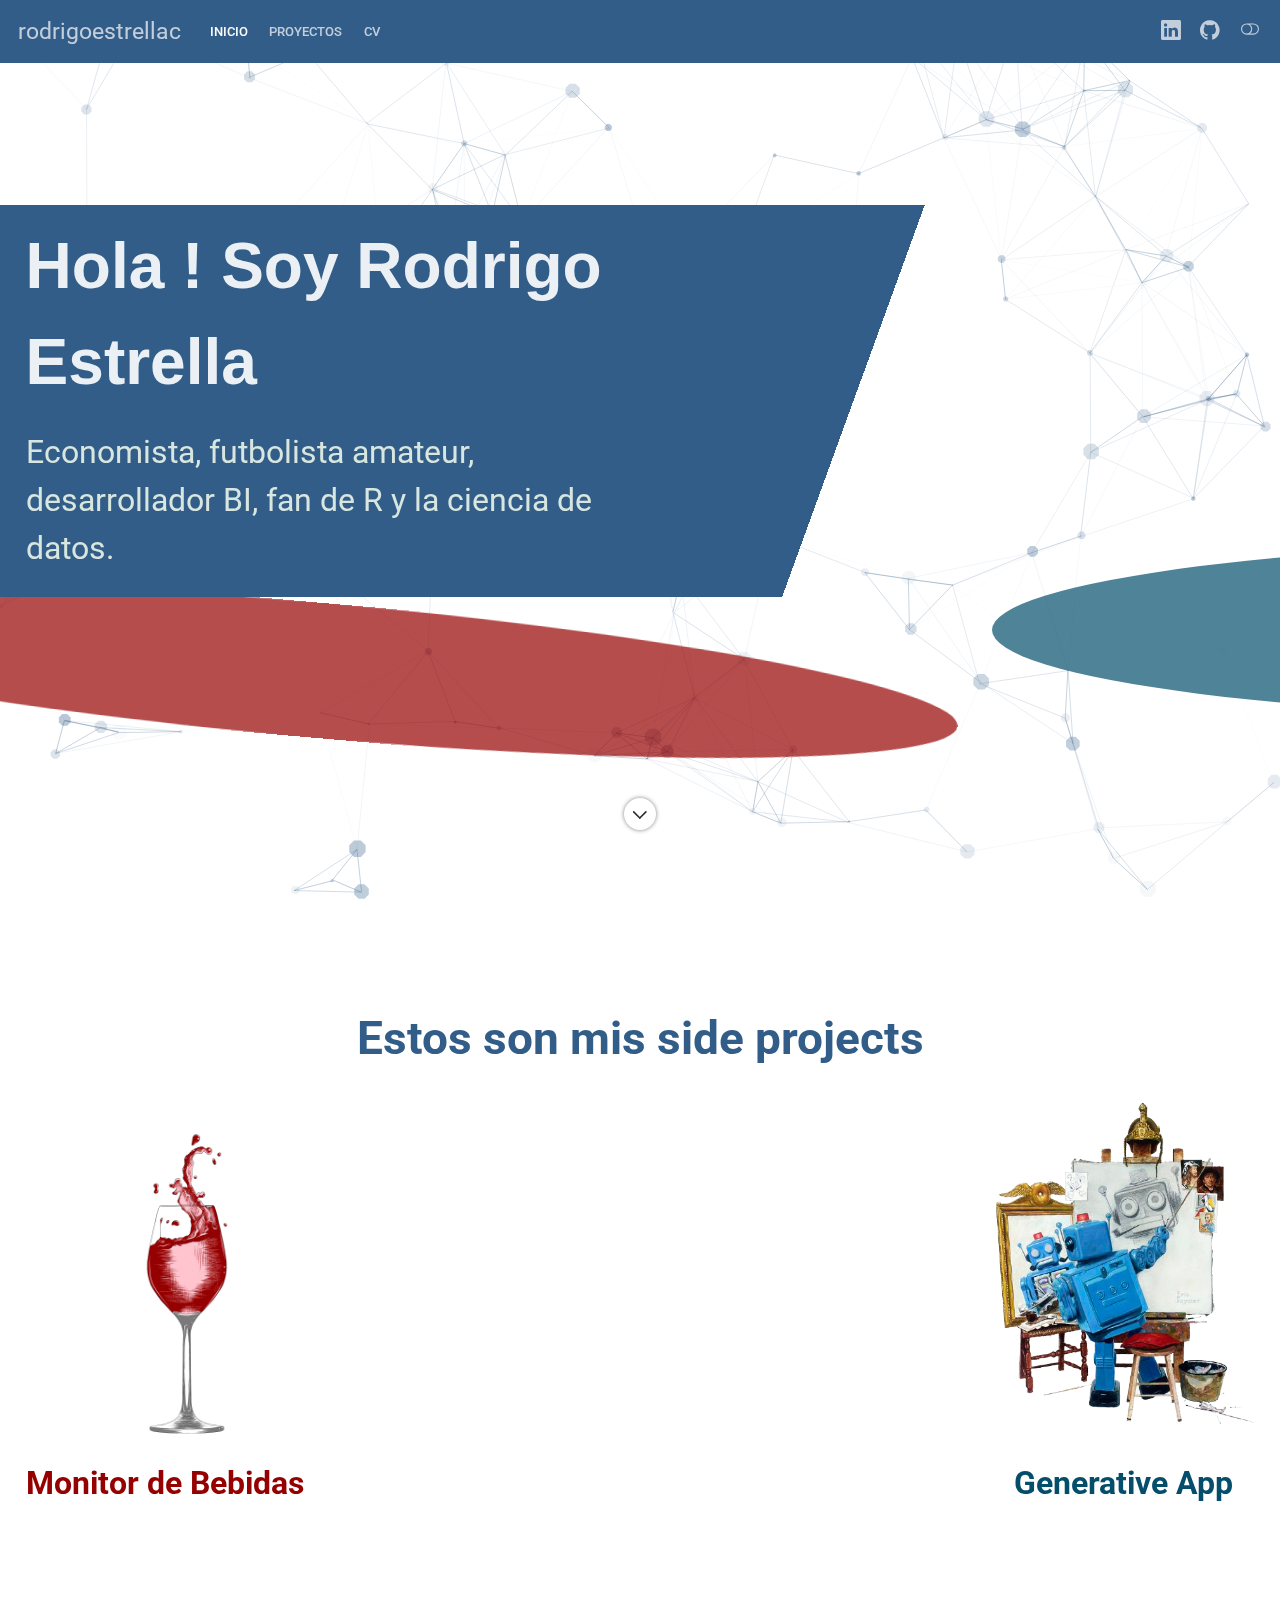
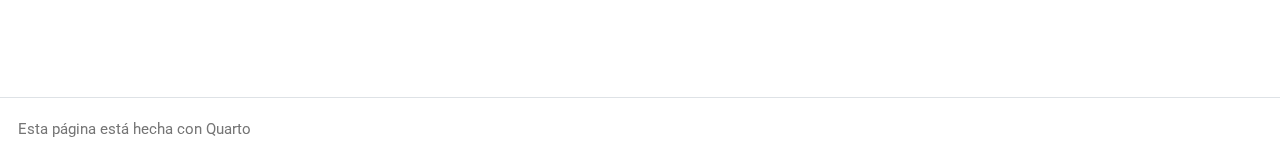
==== index.html @ 5d37b70b "initial commit" ====
<!DOCTYPE html>
<html xmlns="http://www.w3.org/1999/xhtml" lang="en" xml:lang="en"><head>

<meta charset="utf-8">
<meta name="generator" content="quarto-1.0.36">

<meta name="viewport" content="width=device-width, initial-scale=1.0, user-scalable=yes">


<title>rodrigoestrellac -</title>
<style>
code{white-space: pre-wrap;}
span.smallcaps{font-variant: small-caps;}
span.underline{text-decoration: underline;}
div.column{display: inline-block; vertical-align: top; width: 50%;}
div.hanging-indent{margin-left: 1.5em; text-indent: -1.5em;}
ul.task-list{list-style: none;}
</style>


<script src="site_libs/quarto-nav/quarto-nav.js"></script>
<link href="./favicon.ico" rel="icon">
<script src="site_libs/clipboard/clipboard.min.js"></script>
<script src="site_libs/quarto-html/quarto.js"></script>
<script src="site_libs/quarto-html/popper.min.js"></script>
<script src="site_libs/quarto-html/tippy.umd.min.js"></script>
<script src="site_libs/quarto-html/anchor.min.js"></script>
<link href="site_libs/quarto-html/tippy.css" rel="stylesheet">
<link href="site_libs/quarto-html/quarto-syntax-highlighting.css" rel="stylesheet" class="quarto-color-scheme" id="quarto-text-highlighting-styles">
<link href="site_libs/quarto-html/quarto-syntax-highlighting-dark.css" rel="prefetch" class="quarto-color-scheme quarto-color-alternate" id="quarto-text-highlighting-styles">
<script src="site_libs/bootstrap/bootstrap.min.js"></script>
<link href="site_libs/bootstrap/bootstrap-icons.css" rel="stylesheet">
<link href="site_libs/bootstrap/bootstrap.min.css" rel="stylesheet" class="quarto-color-scheme" id="quarto-bootstrap" data-mode="light">
<link href="site_libs/bootstrap/bootstrap-dark.min.css" rel="prefetch" class="quarto-color-scheme quarto-color-alternate" id="quarto-bootstrap" data-mode="dark">
<script id="quarto-search-options" type="application/json">{
  "language": {
    "search-no-results-text": "No results",
    "search-matching-documents-text": "matching documents",
    "search-copy-link-title": "Copy link to search",
    "search-hide-matches-text": "Hide additional matches",
    "search-more-match-text": "more match in this document",
    "search-more-matches-text": "more matches in this document",
    "search-clear-button-title": "Clear",
    "search-detached-cancel-button-title": "Cancel",
    "search-submit-button-title": "Submit"
  }
}</script>
<style>html{ scroll-behavior: smooth; }</style>


<link rel="stylesheet" href="styles.css">
<meta property="og:title" content="rodrigoestrellac -">
<meta property="og:site-name" content="rodrigoestrellac">
</head>

<body class="nav-fixed fullcontent">

<div id="quarto-search-results"></div>
  <header id="quarto-header" class="headroom fixed-top">
    <nav class="navbar navbar-expand-lg navbar-dark ">
      <div class="navbar-container container-fluid">
      <a class="navbar-brand" href="./index.html">
    <span class="navbar-title">rodrigoestrellac</span>
  </a>
          <button class="navbar-toggler" type="button" data-bs-toggle="collapse" data-bs-target="#navbarCollapse" aria-controls="navbarCollapse" aria-expanded="false" aria-label="Toggle navigation" onclick="if (window.quartoToggleHeadroom) { window.quartoToggleHeadroom(); }">
  <span class="navbar-toggler-icon"></span>
</button>
          <div class="collapse navbar-collapse" id="navbarCollapse">
            <ul class="navbar-nav navbar-nav-scroll me-auto">
  <li class="nav-item">
    <a class="nav-link active" href="./index.html" aria-current="page">Inicio</a>
  </li>  
  <li class="nav-item">
    <a class="nav-link" href="./#proyectos">Proyectos</a>
  </li>  
  <li class="nav-item">
    <a class="nav-link" href="./about.html">CV</a>
  </li>  
</ul>
            <ul class="navbar-nav navbar-nav-scroll ms-auto">
  <li class="nav-item compact">
    <a class="nav-link" href="https://www.linkedin.com/in/rodrigo-agustin-estrella/"><i class="bi bi-linkedin" role="img">
</i> 
 </a>
  </li>  
  <li class="nav-item compact">
    <a class="nav-link" href="https://github.com/rodrigoestrellac"><i class="bi bi-github" role="img">
</i> 
 </a>
  </li>  
</ul>
              <div class="quarto-toggle-container">
                  <a href="" class="quarto-color-scheme-toggle nav-link" onclick="window.quartoToggleColorScheme(); return false;" title="Toggle dark mode"><i class="bi"></i></a>
              </div>
          </div> <!-- /navcollapse -->
      </div> <!-- /container-fluid -->
    </nav>
</header>
<!-- content -->
<div id="quarto-content" class="quarto-container page-layout-custom page-navbar">
<!-- sidebar -->
<!-- margin-sidebar -->
<!-- main -->



<!-- particles.js container -->
<div id="particles-js">

</div>
<!-- ::: {#background} -->
<!-- ::: -->
<!-- ```{=html} -->
<!-- <script src="js/d3.min.js"></script> -->
<!-- <script src="js/seeingTheoryHome.js"></script> -->
<!-- ``` -->
<script src="js/particles.min.js"></script>
<script>
         /* particlesJS.load(@dom-id, @path-json, @callback (optional)); */
    particlesJS.load('particles-js', '../particles.json', function() {
      console.log('callback - particles.js config loaded');
    });
    </script>
<div class="grid">
<div class="g-col-12 intro">
<!-- ::::: {.intro-screen} -->
<div class="intro-wrapper animSlideIn">
<div class="intro-title animFadeIn">
<p>Hola ! Soy Rodrigo Estrella</p>
</div>
<div class="subtitle-wrapper">
<div class="subtitle-wrap animFadeIn">
<p>Economista, futbolista amateur, desarrollador BI, fan de R y la ciencia de datos.</p>
</div>
</div>
</div>
<div class="scroll-down animFadeIn">
<div class="quarto-figure quarto-figure-center">
<figure class="figure">
<p><a href="#proyectos" height="50"><img src="www/bottom-arrow.svg" class="img-fluid figure-img"></a></p>
</figure>
</div>
</div>
<!-- ::::: -->
</div>
</div>
<!-- <div style = "height: 500px"> -->
<!-- </div> -->
<div id="proyectos" class="animFadeIn g-col-12">
<div class="title animFadeIn">
<p>Estos son mis side projects</p>
</div>
<div class="proyectos-img">
<div class="wine">
<div class="oval">

</div>
<p><a href="https://q-bebidas-2-l3i26aq4ga-uc.a.run.app/" target="_blank"></a></p><a href="https://q-bebidas-2-l3i26aq4ga-uc.a.run.app/" target="_blank">
<p><img src="www/handDrawn%20glassWine%20Reverse.png" height="350"></p>
<div class="wine-title">
<p>Monitor de Bebidas</p>
</div>
</a><p><a href="https://q-bebidas-2-l3i26aq4ga-uc.a.run.app/" target="_blank"></a></p>
</div>
<div class="robot">
<div class="reversedOval">

</div>
<p><a href="https://generative-app-l3i26aq4ga-uc.a.run.app/" target="_blank"> <img src="www/painter_robot.png" height="350"></a></p><a href="https://generative-app-l3i26aq4ga-uc.a.run.app/" target="_blank">
<div class="robot-title">
<p>Generative App</p>
</div>
</a><p><a href="https://generative-app-l3i26aq4ga-uc.a.run.app/" target="_blank"></a></p>
</div>
</div>
</div>
<script src="js/movement.js"></script>




<script id="quarto-html-after-body" type="application/javascript">
window.document.addEventListener("DOMContentLoaded", function (event) {
  const toggleBodyColorMode = (bsSheetEl) => {
    const mode = bsSheetEl.getAttribute("data-mode");
    const bodyEl = window.document.querySelector("body");
    if (mode === "dark") {
      bodyEl.classList.add("quarto-dark");
      bodyEl.classList.remove("quarto-light");
    } else {
      bodyEl.classList.add("quarto-light");
      bodyEl.classList.remove("quarto-dark");
    }
  }
  const toggleBodyColorPrimary = () => {
    const bsSheetEl = window.document.querySelector("link#quarto-bootstrap");
    if (bsSheetEl) {
      toggleBodyColorMode(bsSheetEl);
    }
  }
  toggleBodyColorPrimary();  
  const disableStylesheet = (stylesheets) => {
    for (let i=0; i < stylesheets.length; i++) {
      const stylesheet = stylesheets[i];
      stylesheet.rel = 'prefetch';
    }
  }
  const enableStylesheet = (stylesheets) => {
    for (let i=0; i < stylesheets.length; i++) {
      const stylesheet = stylesheets[i];
      stylesheet.rel = 'stylesheet';
    }
  }
  const manageTransitions = (selector, allowTransitions) => {
    const els = window.document.querySelectorAll(selector);
    for (let i=0; i < els.length; i++) {
      const el = els[i];
      if (allowTransitions) {
        el.classList.remove('notransition');
      } else {
        el.classList.add('notransition');
      }
    }
  }
  const toggleColorMode = (alternate) => {
    // Switch the stylesheets
    const alternateStylesheets = window.document.querySelectorAll('link.quarto-color-scheme.quarto-color-alternate');
    manageTransitions('#quarto-margin-sidebar .nav-link', false);
    if (alternate) {
      enableStylesheet(alternateStylesheets);
      for (const sheetNode of alternateStylesheets) {
        if (sheetNode.id === "quarto-bootstrap") {
          toggleBodyColorMode(sheetNode);
        }
      }
    } else {
      disableStylesheet(alternateStylesheets);
      toggleBodyColorPrimary();
    }
    manageTransitions('#quarto-margin-sidebar .nav-link', true);
    // Switch the toggles
    const toggles = window.document.querySelectorAll('.quarto-color-scheme-toggle');
    for (let i=0; i < toggles.length; i++) {
      const toggle = toggles[i];
      if (toggle) {
        if (alternate) {
          toggle.classList.add("alternate");     
        } else {
          toggle.classList.remove("alternate");
        }
      }
    }
  }
  const isFileUrl = () => { 
    return window.location.protocol === 'file:';
  }
  const hasAlternateSentinel = () => {  
    let styleSentinel = getColorSchemeSentinel();
    if (styleSentinel !== null) {
      return styleSentinel === "alternate";
    } else {
      return false;
    }
  }
  const setStyleSentinel = (alternate) => {
    const value = alternate ? "alternate" : "default";
    if (!isFileUrl()) {
      window.localStorage.setItem("quarto-color-scheme", value);
    } else {
      localAlternateSentinel = value;
    }
  }
  const getColorSchemeSentinel = () => {
    if (!isFileUrl()) {
      const storageValue = window.localStorage.getItem("quarto-color-scheme");
      return storageValue != null ? storageValue : localAlternateSentinel;
    } else {
      return localAlternateSentinel;
    }
  }
  let localAlternateSentinel = 'default';
  // Dark / light mode switch
  window.quartoToggleColorScheme = () => {
    // Read the current dark / light value 
    let toAlternate = !hasAlternateSentinel();
    toggleColorMode(toAlternate);
    setStyleSentinel(toAlternate);
  };
  // Ensure there is a toggle, if there isn't float one in the top right
  if (window.document.querySelector('.quarto-color-scheme-toggle') === null) {
    const a = window.document.createElement('a');
    a.classList.add('top-right');
    a.classList.add('quarto-color-scheme-toggle');
    a.href = "";
    a.onclick = function() { try { window.quartoToggleColorScheme(); } catch {} return false; };
    const i = window.document.createElement("i");
    i.classList.add('bi');
    a.appendChild(i);
    window.document.body.appendChild(a);
  }
  // Switch to dark mode if need be
  if (hasAlternateSentinel()) {
    toggleColorMode(true);
  } 
  const icon = "";
  const anchorJS = new window.AnchorJS();
  anchorJS.options = {
    placement: 'right',
    icon: icon
  };
  anchorJS.add('.anchored');
  const clipboard = new window.ClipboardJS('.code-copy-button', {
    target: function(trigger) {
      return trigger.previousElementSibling;
    }
  });
  clipboard.on('success', function(e) {
    // button target
    const button = e.trigger;
    // don't keep focus
    button.blur();
    // flash "checked"
    button.classList.add('code-copy-button-checked');
    var currentTitle = button.getAttribute("title");
    button.setAttribute("title", "Copied!");
    setTimeout(function() {
      button.setAttribute("title", currentTitle);
      button.classList.remove('code-copy-button-checked');
    }, 1000);
    // clear code selection
    e.clearSelection();
  });
  function tippyHover(el, contentFn) {
    const config = {
      allowHTML: true,
      content: contentFn,
      maxWidth: 500,
      delay: 100,
      arrow: false,
      appendTo: function(el) {
          return el.parentElement;
      },
      interactive: true,
      interactiveBorder: 10,
      theme: 'quarto',
      placement: 'bottom-start'
    };
    window.tippy(el, config); 
  }
  const noterefs = window.document.querySelectorAll('a[role="doc-noteref"]');
  for (var i=0; i<noterefs.length; i++) {
    const ref = noterefs[i];
    tippyHover(ref, function() {
      let href = ref.getAttribute('href');
      try { href = new URL(href).hash; } catch {}
      const id = href.replace(/^#\/?/, "");
      const note = window.document.getElementById(id);
      return note.innerHTML;
    });
  }
  var bibliorefs = window.document.querySelectorAll('a[role="doc-biblioref"]');
  for (var i=0; i<bibliorefs.length; i++) {
    const ref = bibliorefs[i];
    const cites = ref.parentNode.getAttribute('data-cites').split(' ');
    tippyHover(ref, function() {
      var popup = window.document.createElement('div');
      cites.forEach(function(cite) {
        var citeDiv = window.document.createElement('div');
        citeDiv.classList.add('hanging-indent');
        citeDiv.classList.add('csl-entry');
        var biblioDiv = window.document.getElementById('ref-' + cite);
        if (biblioDiv) {
          citeDiv.innerHTML = biblioDiv.innerHTML;
        }
        popup.appendChild(citeDiv);
      });
      return popup.innerHTML;
    });
  }
    var localhostRegex = new RegExp(/^(?:http|https):\/\/localhost\:?[0-9]*\//);
      var filterRegex = new RegExp('/' + window.location.host + '/');
    var isInternal = (href) => {
        return filterRegex.test(href) || localhostRegex.test(href);
    }
    // Inspect non-navigation links and adorn them if external
    var links = window.document.querySelectorAll('a:not(.nav-link):not(.navbar-brand):not(.toc-action):not(.sidebar-link):not(.sidebar-item-toggle):not(.pagination-link):not(.no-external)');
    for (var i=0; i<links.length; i++) {
      const link = links[i];
      if (!isInternal(link.href)) {
          // target, if specified
          link.setAttribute("target", "_blank");
      }
    }
});
</script>
</div> <!-- /content -->
<footer class="footer">
  <div class="nav-footer">
    <div class="nav-footer-left">Esta página está hecha con <a href="https://quarto.org/">Quarto</a></div>   
  </div>
</footer>



<script src="site_libs/quarto-html/zenscroll-min.js"></script>
</body></html>
---- site_libs/quarto-html/tippy.css ----
.tippy-box[data-animation=fade][data-state=hidden]{opacity:0}[data-tippy-root]{max-width:calc(100vw - 10px)}.tippy-box{position:relative;background-color:#333;color:#fff;border-radius:4px;font-size:14px;line-height:1.4;white-space:normal;outline:0;transition-property:transform,visibility,opacity}.tippy-box[data-placement^=top]>.tippy-arrow{bottom:0}.tippy-box[data-placement^=top]>.tippy-arrow:before{bottom:-7px;left:0;border-width:8px 8px 0;border-top-color:initial;transform-origin:center top}.tippy-box[data-placement^=bottom]>.tippy-arrow{top:0}.tippy-box[data-placement^=bottom]>.tippy-arrow:before{top:-7px;left:0;border-width:0 8px 8px;border-bottom-color:initial;transform-origin:center bottom}.tippy-box[data-placement^=left]>.tippy-arrow{right:0}.tippy-box[data-placement^=left]>.tippy-arrow:before{border-width:8px 0 8px 8px;border-left-color:initial;right:-7px;transform-origin:center left}.tippy-box[data-placement^=right]>.tippy-arrow{left:0}.tippy-box[data-placement^=right]>.tippy-arrow:before{left:-7px;border-width:8px 8px 8px 0;border-right-color:initial;transform-origin:center right}.tippy-box[data-inertia][data-state=visible]{transition-timing-function:cubic-bezier(.54,1.5,.38,1.11)}.tippy-arrow{width:16px;height:16px;color:#333}.tippy-arrow:before{content:"";position:absolute;border-color:transparent;border-style:solid}.tippy-content{position:relative;padding:5px 9px;z-index:1}
---- site_libs/quarto-html/quarto-syntax-highlighting.css ----
/* quarto syntax highlight colors */
:root {
  --quarto-hl-ot-color: #003B4F;
  --quarto-hl-at-color: #657422;
  --quarto-hl-ss-color: #20794D;
  --quarto-hl-an-color: #5E5E5E;
  --quarto-hl-fu-color: #4758AB;
  --quarto-hl-st-color: #20794D;
  --quarto-hl-cf-color: #003B4F;
  --quarto-hl-op-color: #5E5E5E;
  --quarto-hl-er-color: #AD0000;
  --quarto-hl-bn-color: #AD0000;
  --quarto-hl-al-color: #AD0000;
  --quarto-hl-va-color: #111111;
  --quarto-hl-bu-color: inherit;
  --quarto-hl-ex-color: inherit;
  --quarto-hl-pp-color: #AD0000;
  --quarto-hl-in-color: #5E5E5E;
  --quarto-hl-vs-color: #20794D;
  --quarto-hl-wa-color: #5E5E5E;
  --quarto-hl-do-color: #5E5E5E;
  --quarto-hl-im-color: #00769E;
  --quarto-hl-ch-color: #20794D;
  --quarto-hl-dt-color: #AD0000;
  --quarto-hl-fl-color: #AD0000;
  --quarto-hl-co-color: #5E5E5E;
  --quarto-hl-cv-color: #5E5E5E;
  --quarto-hl-cn-color: #8f5902;
  --quarto-hl-sc-color: #5E5E5E;
  --quarto-hl-dv-color: #AD0000;
  --quarto-hl-kw-color: #003B4F;
}

/* other quarto variables */
:root {
  --quarto-font-monospace: SFMono-Regular, Menlo, Monaco, Consolas, "Liberation Mono", "Courier New", monospace;
}

pre > code.sourceCode > span {
  color: #003B4F;
}

code span {
  color: #003B4F;
}

code.sourceCode > span {
  color: #003B4F;
}

div.sourceCode,
div.sourceCode pre.sourceCode {
  color: #003B4F;
}

code span.ot {
  color: #003B4F;
}

code span.at {
  color: #657422;
}

code span.ss {
  color: #20794D;
}

code span.an {
  color: #5E5E5E;
}

code span.fu {
  color: #4758AB;
}

code span.st {
  color: #20794D;
}

code span.cf {
  color: #003B4F;
}

code span.op {
  color: #5E5E5E;
}

code span.er {
  color: #AD0000;
}

code span.bn {
  color: #AD0000;
}

code span.al {
  color: #AD0000;
}

code span.va {
  color: #111111;
}

code span.pp {
  color: #AD0000;
}

code span.in {
  color: #5E5E5E;
}

code span.vs {
  color: #20794D;
}

code span.wa {
  color: #5E5E5E;
  font-style: italic;
}

code span.do {
  color: #5E5E5E;
  font-style: italic;
}

code span.im {
  color: #00769E;
}

code span.ch {
  color: #20794D;
}

code span.dt {
  color: #AD0000;
}

code span.fl {
  color: #AD0000;
}

code span.co {
  color: #5E5E5E;
}

code span.cv {
  color: #5E5E5E;
  font-style: italic;
}

code span.cn {
  color: #8f5902;
}

code span.sc {
  color: #5E5E5E;
}

code span.dv {
  color: #AD0000;
}

code span.kw {
  color: #003B4F;
}

.prevent-inlining {
  content: "</";
}

/*# sourceMappingURL=debc5d5d77c3f9108843748ff7464032.css.map */
---- site_libs/quarto-html/quarto-syntax-highlighting-dark.css ----
/* quarto syntax highlight colors */
:root {
  --quarto-hl-al-color: #f07178;
  --quarto-hl-an-color: #d4d0ab;
  --quarto-hl-at-color: #00e0e0;
  --quarto-hl-bn-color: #d4d0ab;
  --quarto-hl-bu-color: #abe338;
  --quarto-hl-ch-color: #abe338;
  --quarto-hl-co-color: #f8f8f2;
  --quarto-hl-cv-color: #ffd700;
  --quarto-hl-cn-color: #ffd700;
  --quarto-hl-cf-color: #ffa07a;
  --quarto-hl-dt-color: #ffa07a;
  --quarto-hl-dv-color: #d4d0ab;
  --quarto-hl-do-color: #f8f8f2;
  --quarto-hl-er-color: #f07178;
  --quarto-hl-ex-color: #00e0e0;
  --quarto-hl-fl-color: #d4d0ab;
  --quarto-hl-fu-color: #ffa07a;
  --quarto-hl-im-color: #abe338;
  --quarto-hl-in-color: #d4d0ab;
  --quarto-hl-kw-color: #ffa07a;
  --quarto-hl-op-color: #ffa07a;
  --quarto-hl-ot-color: #00e0e0;
  --quarto-hl-pp-color: #dcc6e0;
  --quarto-hl-re-color: #00e0e0;
  --quarto-hl-sc-color: #abe338;
  --quarto-hl-ss-color: #abe338;
  --quarto-hl-st-color: #abe338;
  --quarto-hl-va-color: #00e0e0;
  --quarto-hl-vs-color: #abe338;
  --quarto-hl-wa-color: #dcc6e0;
}

/* other quarto variables */
:root {
  --quarto-font-monospace: SFMono-Regular, Menlo, Monaco, Consolas, "Liberation Mono", "Courier New", monospace;
}

code span.al {
  font-weight: bold;
  color: #f07178;
}

code span.an {
  color: #d4d0ab;
}

code span.at {
  color: #00e0e0;
}

code span.bn {
  color: #d4d0ab;
}

code span.bu {
  color: #abe338;
}

code span.ch {
  color: #abe338;
}

code span.co {
  font-style: italic;
  color: #f8f8f2;
}

code span.cv {
  color: #ffd700;
}

code span.cn {
  color: #ffd700;
}

code span.cf {
  font-weight: bold;
  color: #ffa07a;
}

code span.dt {
  color: #ffa07a;
}

code span.dv {
  color: #d4d0ab;
}

code span.do {
  color: #f8f8f2;
}

code span.er {
  color: #f07178;
  text-decoration: underline;
}

code span.ex {
  font-weight: bold;
  color: #00e0e0;
}

code span.fl {
  color: #d4d0ab;
}

code span.fu {
  color: #ffa07a;
}

code span.im {
  color: #abe338;
}

code span.in {
  color: #d4d0ab;
}

code span.kw {
  font-weight: bold;
  color: #ffa07a;
}

pre > code.sourceCode > span {
  color: #f8f8f2;
}

code span {
  color: #f8f8f2;
}

code.sourceCode > span {
  color: #f8f8f2;
}

div.sourceCode,
div.sourceCode pre.sourceCode {
  color: #f8f8f2;
}

code span.op {
  color: #ffa07a;
}

code span.ot {
  color: #00e0e0;
}

code span.pp {
  color: #dcc6e0;
}

code span.re {
  color: #00e0e0;
}

code span.sc {
  color: #abe338;
}

code span.ss {
  color: #abe338;
}

code span.st {
  color: #abe338;
}

code span.va {
  color: #00e0e0;
}

code span.vs {
  color: #abe338;
}

code span.wa {
  color: #dcc6e0;
}

.prevent-inlining {
  content: "</";
}

/*# sourceMappingURL=935a306eefa94366c21e1a970dddb765.css.map */
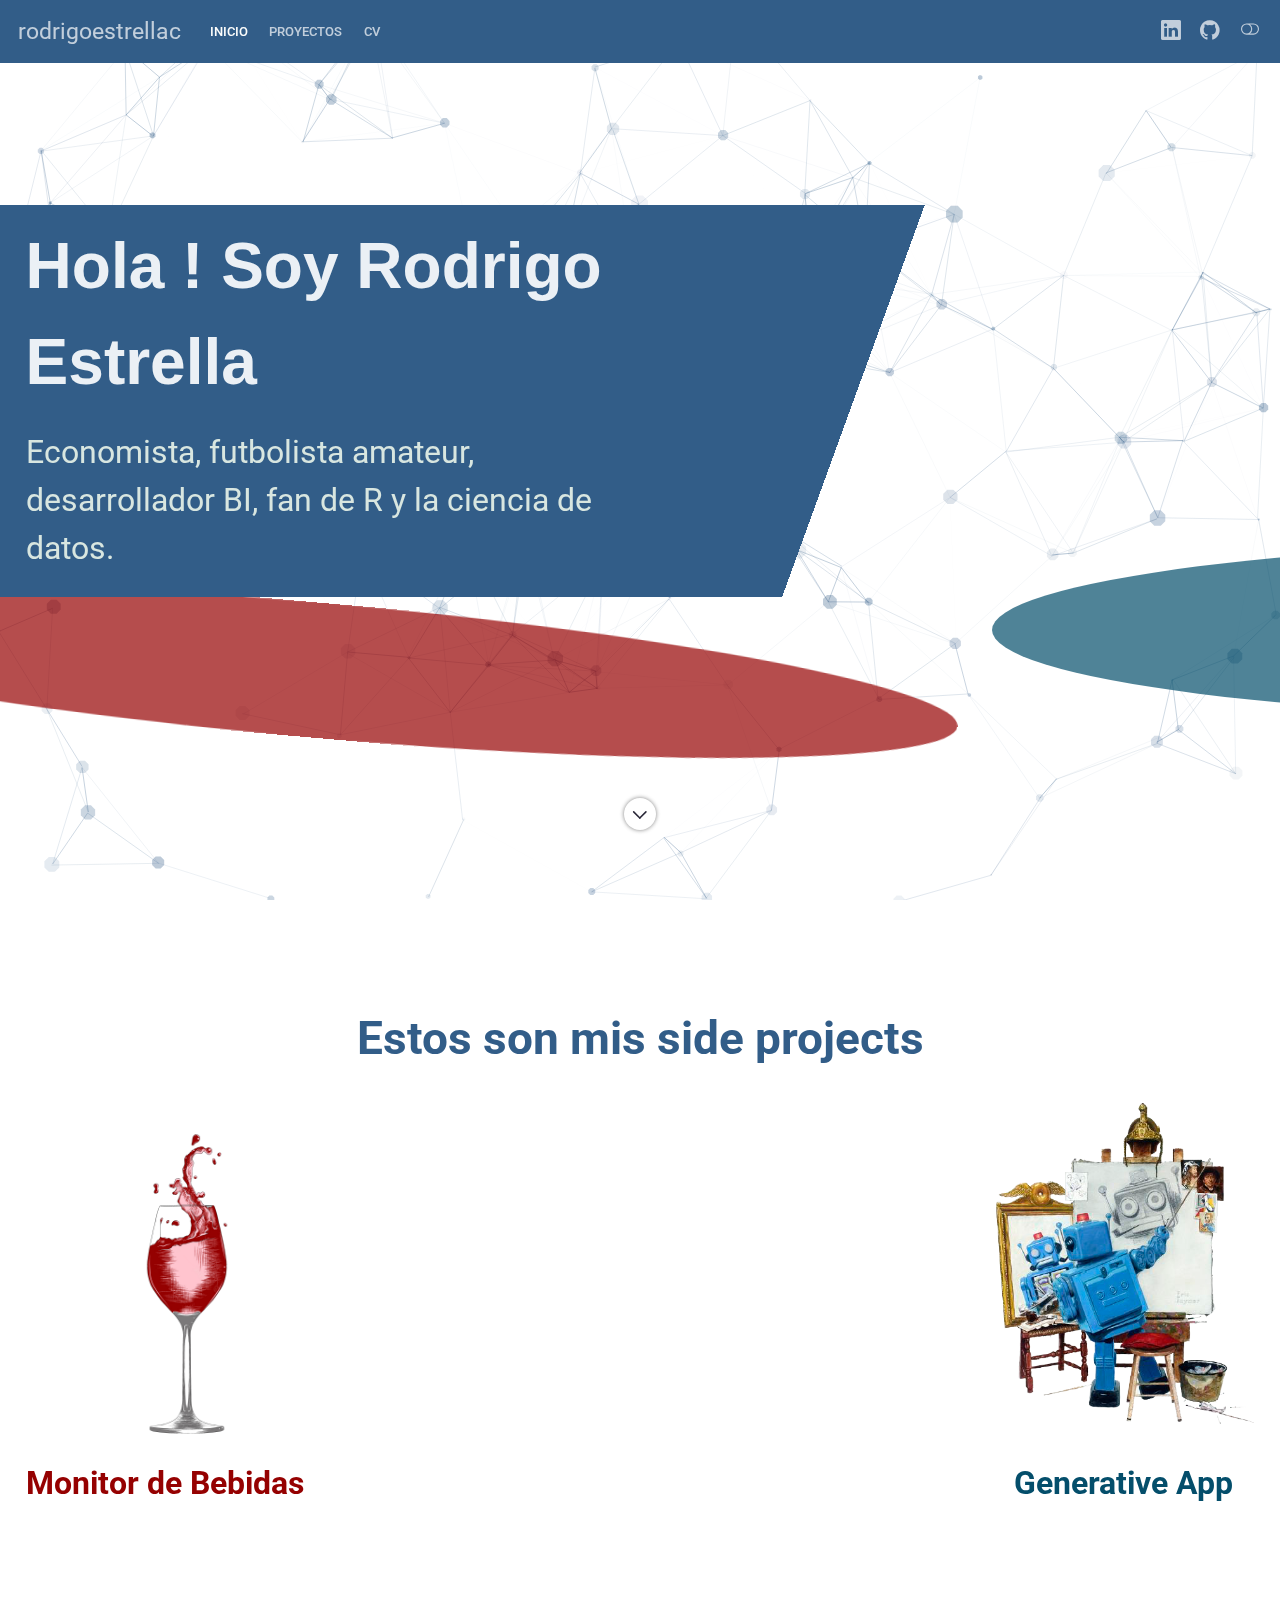
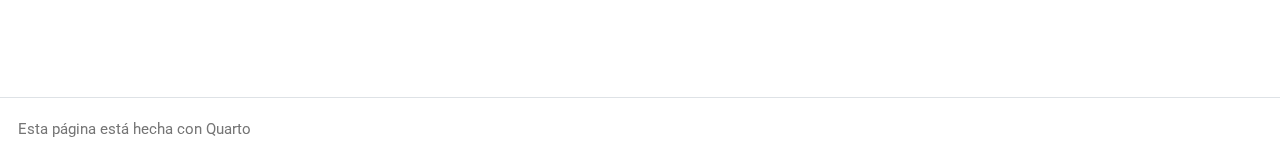
==== commit d55329b7: "Update index.html" ====
--- a/index.html
+++ b/index.html
@@ -117,7 +117,7 @@
 <script src="js/particles.min.js"></script>
 <script>
          /* particlesJS.load(@dom-id, @path-json, @callback (optional)); */
-    particlesJS.load('particles-js', '../particles.json', function() {
+    particlesJS.load('particles-js', 'particles.json', function() {
       console.log('callback - particles.js config loaded');
     });
     </script>
@@ -403,4 +403,4 @@
 
 
 <script src="site_libs/quarto-html/zenscroll-min.js"></script>
-</body></html>+</body></html>
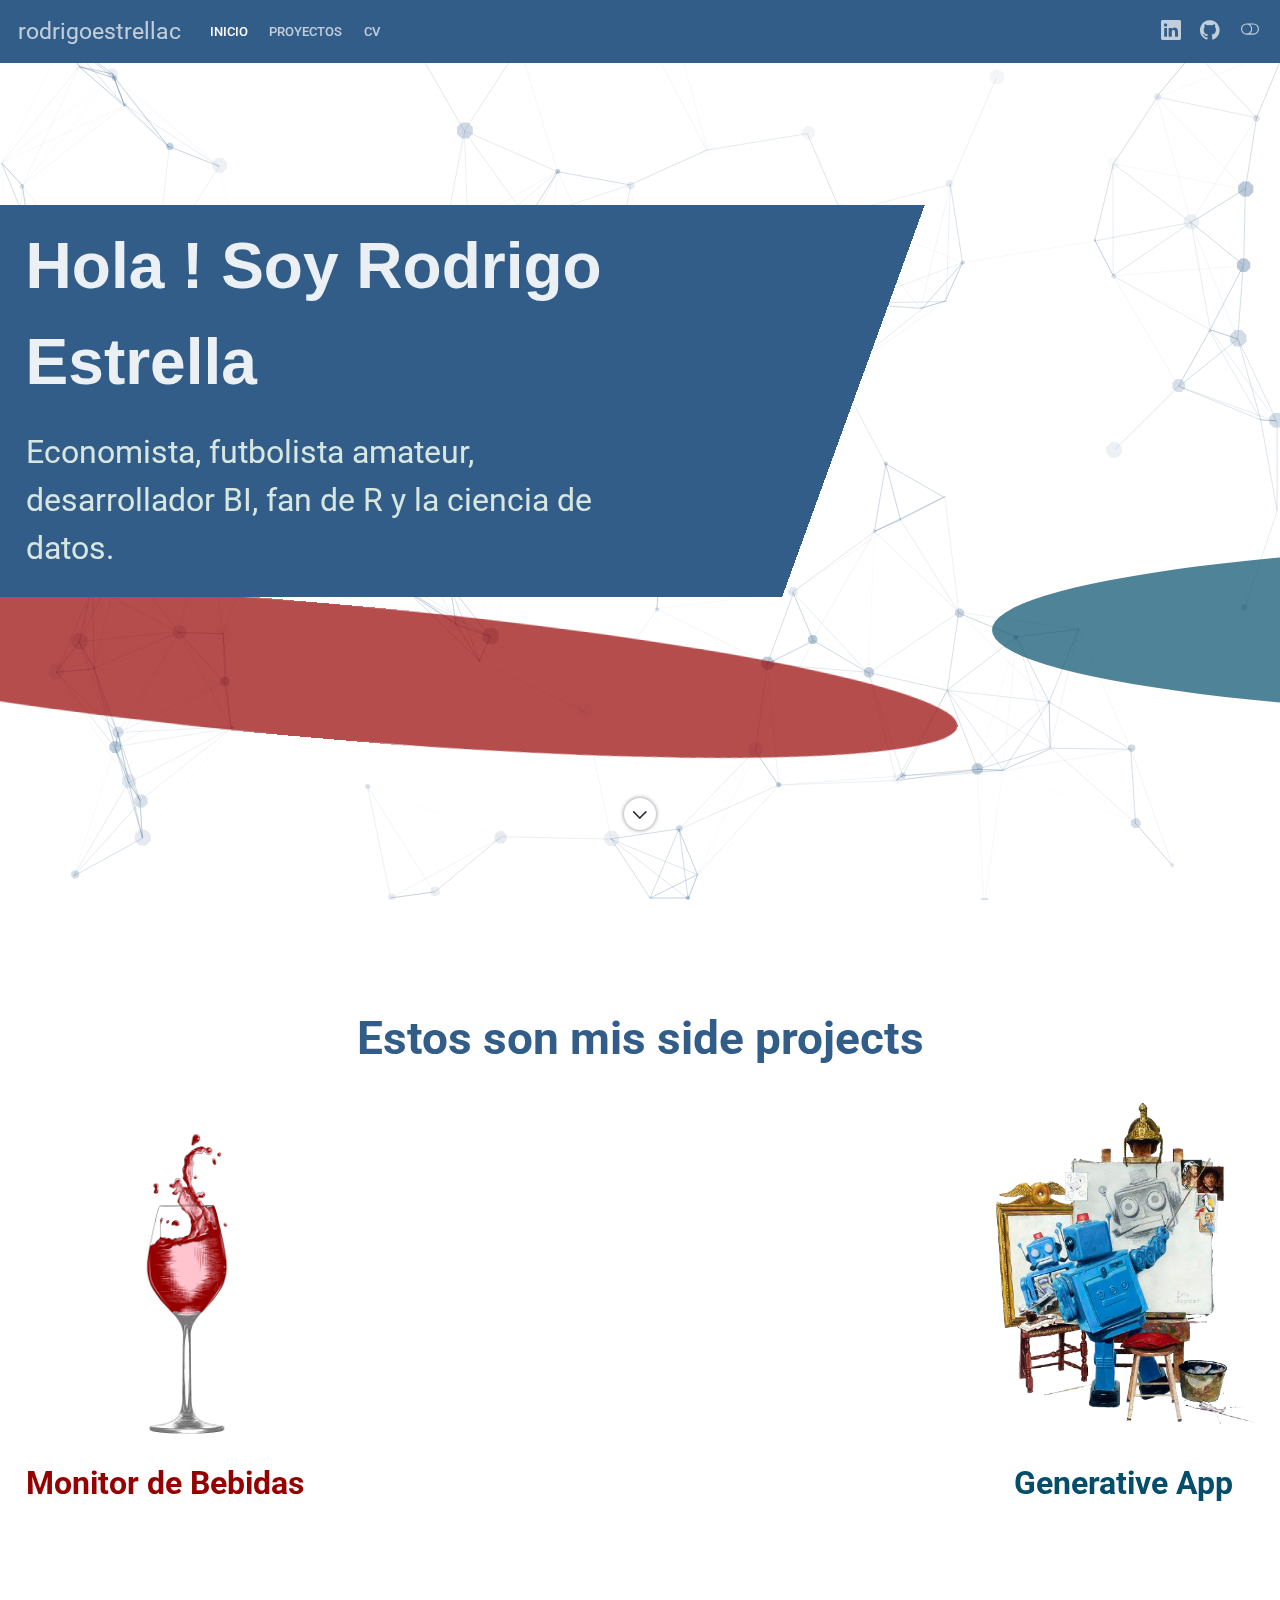
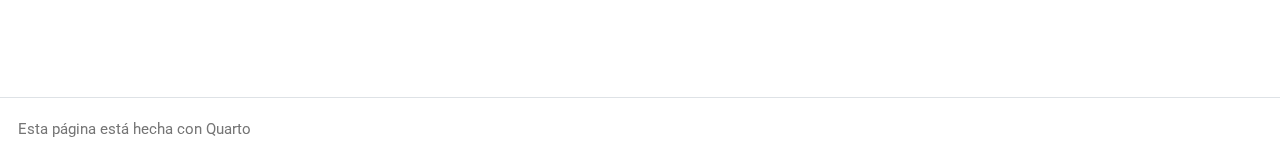
==== commit cf70861a: "Update index.html" ====
--- a/index.html
+++ b/index.html
@@ -117,7 +117,7 @@
 <script src="js/particles.min.js"></script>
 <script>
          /* particlesJS.load(@dom-id, @path-json, @callback (optional)); */
-    particlesJS.load('particles-js', 'particles.json', function() {
+    particlesJS.load('particles-js', '../particles.json', function() {
       console.log('callback - particles.js config loaded');
     });
     </script>
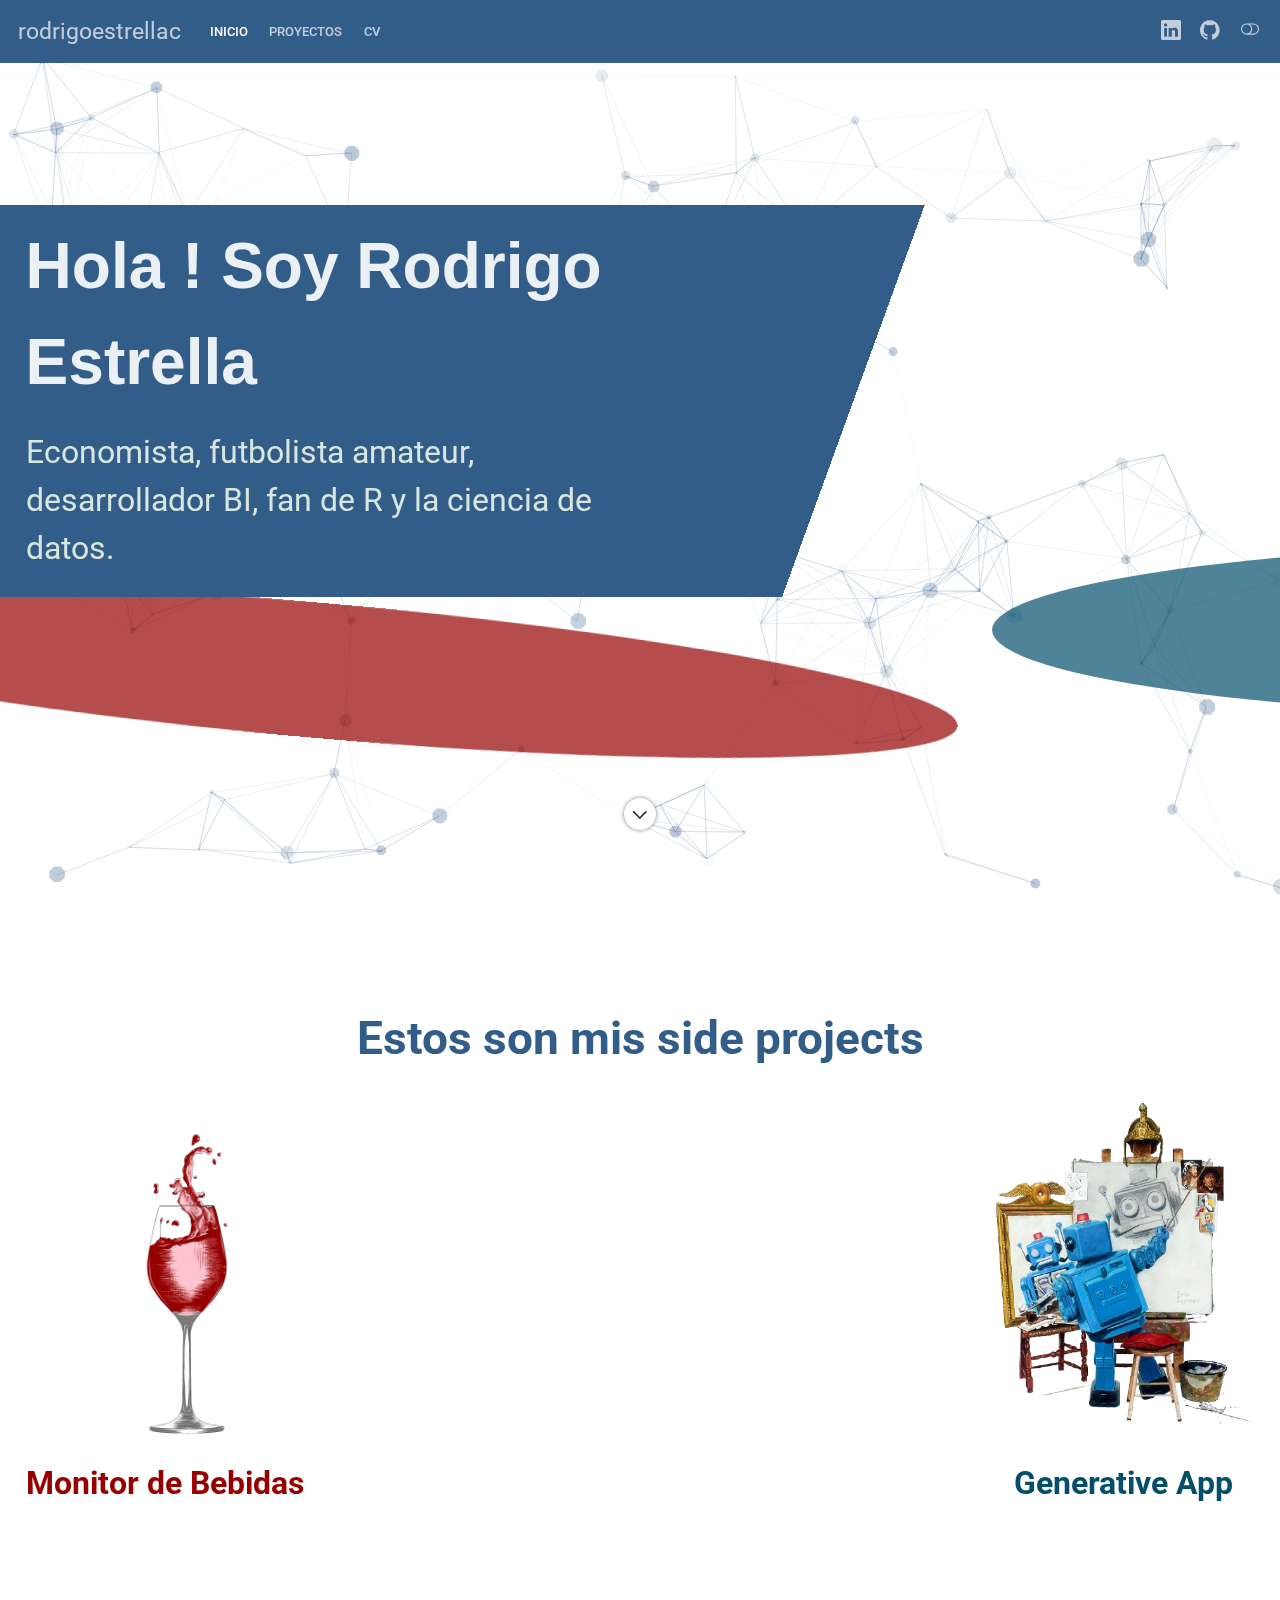
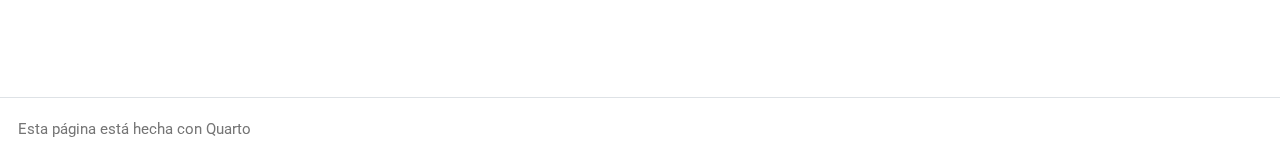
==== commit 35d1100f: "Update index.html" ====
--- a/index.html
+++ b/index.html
@@ -117,7 +117,7 @@
 <script src="js/particles.min.js"></script>
 <script>
          /* particlesJS.load(@dom-id, @path-json, @callback (optional)); */
-    particlesJS.load('particles-js', '../particles.json', function() {
+    particlesJS.load('particles-js', 'particles.json', function() {
       console.log('callback - particles.js config loaded');
     });
     </script>
